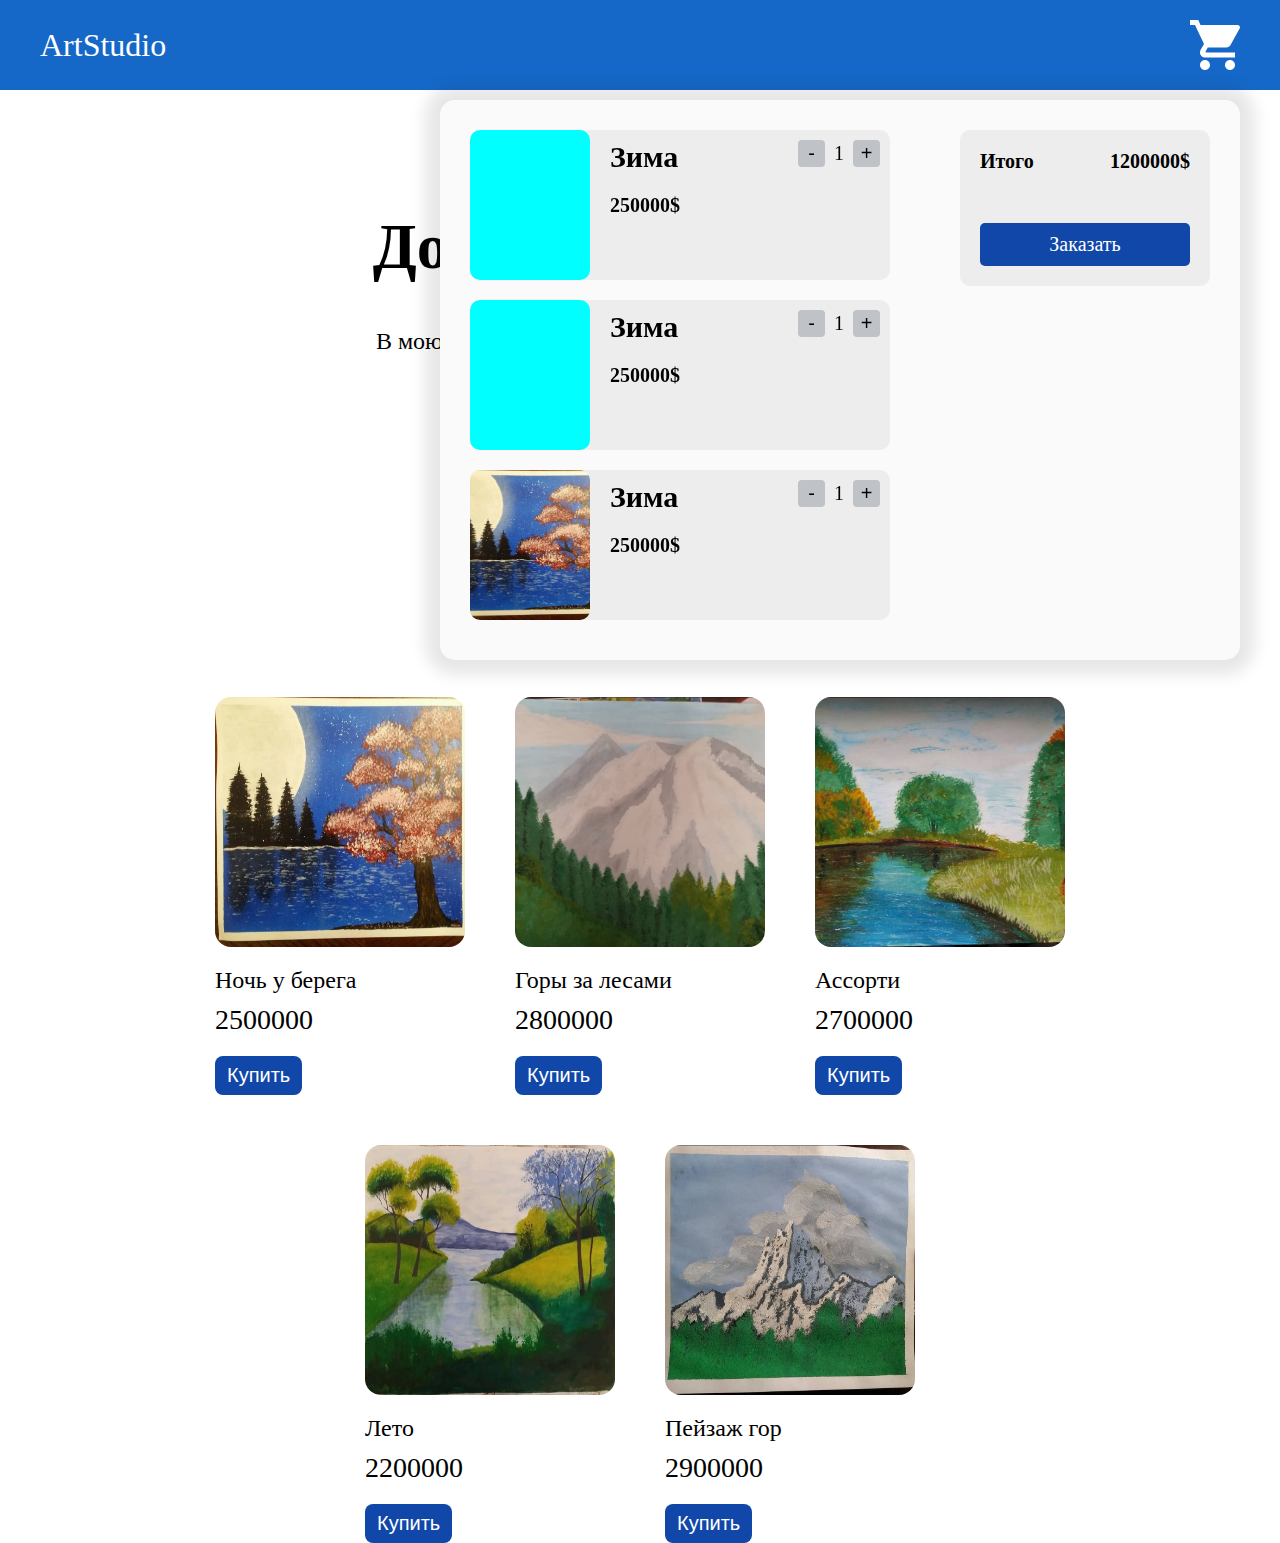
==== index.html @ ed1d03ea "Внесла правки в окно корзины" ====
<!DOCTYPE html>
<html lang="en">

<head>
  <meta charset="UTF-8" />
  <meta name="viewport" content="width=device-width, initial-scale=1.0" />
  <link rel="stylesheet" href="./style.css" />
  <title>ArtSpectre</title>
</head>

<body>
<header>
      <!-- Шапка -->
      <div class="headerInner">
        <span class="logo">ArtStudio</span>
        <img src="./assets/cart-icon.svg" alt="" class="cartIcon"/>
        <div class="cartModal">
          <div class="cartModalLeftBlock">
    
            <div class="cartModalProduct">
              <div class="cartModalProductImg"></div>
              <div class="cartModalProductInfo">
                <span class="cartModalProductName">Зима</span>
                <span class="cartModalProductPrice">250000$</span>
              </div>
              <div class="cartModalCounter">
                <button class="cartModalCounterDec">-</button>
                <span class="cartModalProductCount">1</span>
                <button class="cartModalCounterInc">+</button>
              </div>
            </div>
    
            <div class="cartModalProduct">
              <div class="cartModalProductImg"></div>
              <div class="cartModalProductInfo">
                <span class="cartModalProductName">Зима</span>
                <span class="cartModalProductPrice">250000$</span>
              </div>
              <div class="cartModalCounter">
                <button class="cartModalCounterDec">-</button>
                <span class="cartModalProductCount">1</span>
                <button class="cartModalCounterInc">+</button>
              </div>
            </div>
    
            
            <div class="cartModalProduct">
              <div class="cartModalProductImg">
                <img src="./assets/photo_2024-06-01_09-45-15.jpg" alt="">
              </div>
              <div class="cartModalProductInfo">
                <span class="cartModalProductName">Зима</span>
                <span class="cartModalProductPrice">250000$</span>
              </div>
              <div class="cartModalCounter">
                <button class="cartModalCounterDec">-</button>
                <span class="cartModalProductCount">1</span>
                <button class="cartModalCounterInc">+</button>
              </div>
            </div>
    
            
            <div class="cartModalProduct">
              <div class="cartModalProductImg"></div>
              <div class="cartModalProductInfo">
                <span class="cartModalProductName">Зима</span>
                <span class="cartModalProductPrice">250000$</span>
              </div>
              <div class="cartModalCounter">
                <button class="cartModalCounterDec">-</button>
                <span class="cartModalProductCount">1</span>
                <button class="cartModalCounterInc">+</button>
              </div>
            </div>
    
            
            <div class="cartModalProduct">
              <div class="cartModalProductImg"></div>
              <div class="cartModalProductInfo">
                <span class="cartModalProductName">Зима</span>
                <span class="cartModalProductPrice">250000$</span>
              </div>
              <div class="cartModalCounter">
                <button class="cartModalCounterDec">-</button>
                <span class="cartModalProductCount">1</span>
                <button class="cartModalCounterInc">+</button>
              </div>
            </div>
    
            
            <div class="cartModalProduct">
              <div class="cartModalProductImg"></div>
              <div class="cartModalProductInfo">
                <span class="cartModalProductName">Зима</span>
                <span class="cartModalProductPrice">250000$</span>
              </div>
              <div class="cartModalCounter">
                <button class="cartModalCounterDec">-</button>
                <span class="cartModalProductCount">1</span>
                <button class="cartModalCounterInc">+</button>
              </div>
            </div>
    
            
            <div class="cartModalProduct">
              <div class="cartModalProductImg"></div>
              <div class="cartModalProductInfo">
                <span class="cartModalProductName">Зима</span>
                <span class="cartModalProductPrice">250000$</span>
              </div>
              <div class="cartModalCounter">
                <button class="cartModalCounterDec">-</button>
                <span class="cartModalProductCount">1</span>
                <button class="cartModalCounterInc">+</button>
              </div>
            </div>
    
            
            <div class="cartModalProduct">
              <div class="cartModalProductImg"></div>
              <div class="cartModalProductInfo">
                <span class="cartModalProductName">Зима</span>
                <span class="cartModalProductPrice">250000$</span>
              </div>
              <div class="cartModalCounter">
                <button class="cartModalCounterDec">-</button>
                <span class="cartModalProductCount">1</span>
                <button class="cartModalCounterInc">+</button>
              </div>
            </div>
            
    
          </div>
    
          <div class="cartModalOrder">
            <div class="cartModalTotal">
              <span>Итого</span>
              <span class="cartModalOrderSum">1200000$</span>
            </div>
            <div class="cartModalOrderBtn">Заказать</div>
          </div>
        </div>
      </div>
    </header>
  
  <main>
 


    <div class="introblock">
      <h1 class="introtitle">Добро пожаловать</h1>
      <p class="introsub">В мою маленькую студию, где я создаю настроение</p>
      <button class="introbtn">Смотреть</button>
    </div>

    <!-- Главная -->
    <div class="productCardsWrapper">

    </div>

  </main>

  <footer>
    <!-- Подвал -->
  </footer>

  <script src="./script.js"></script>
</body>

</html>
---- style.css ----
* {
    box-sizing: border-box;
}

body{
    margin: 0;;
}

header {
    background: #1668c8;
    padding: 20px;
    position: sticky;
    top: 0;
    z-index: 2;
}

.headerInner {
    display: flex;
    justify-content: space-between;
    align-items: center;
    max-width: 1200px;
    margin: 0 auto;
    position: relative;
}

.cartIcon{
    cursor: pointer;
}


.logo {
  font-size: 32px;
  color: #fff;
}

.introblock {
    display: flex;
    flex-direction: column;
    align-items: center;
    margin: 100px 0;
}

.introtitle {
    font-size: 64px;
    margin: 20px 0;
}


.introsub {
    font-size: 24px;
}

.introbtn {
    font-size: 24px;
    padding: 20px 60px;
    background-color: #4577D4;
    color: white;
    border: none;
    border-radius: 6px;
    margin-top: 150px;
    cursor: pointer;
}

.introbtn:hover {
    background-color: #3862b0;
}

.productCard{
    max-width: 250px;
}

.productImg {
    width: 100%;
    height: 250px; 
    background-color: rgb(85, 85, 85);
    border-radius: 16px;
    overflow: hidden;
}

.productImg img{
    width: 100%;
    height: 100%;
}

.productInfo{
    display: flex;
    flex-direction: column;
    align-items: start;
}

.productName {
    margin-top: 20px;
    font-size: 24px;
}

.productPrice {
    font-size: 28px;
    margin-top: 10px;
}

.buyBtn {
    padding: 8px 12px;
    font-size: 20px;
    margin-top: 20px;
    background: #1047A9;
    color: #fff;
    border: 0;
    border-radius: 8px;
    cursor: pointer;
}

.productCardsWrapper{
    max-width: 1100px;
    flex-wrap: wrap;
    display: flex;
    gap: 50px;
    margin: 0 auto;
    justify-content: center;
}

/* ================== Корзина */

.cartModal {
    background-color: #fafafa;
    position: absolute;
    right: 0;
   
    top: 80px;
    max-width: 800px;
    width: 100%;
    padding: 30px;
    display: flex;
    justify-content: space-between;
    align-items: start;
    border-radius: 15px;
    box-shadow: 0 0 15px 15px rgba(33, 33, 33, 0.111);
}

.hide{
    display: none;
}

.cartModalProductImg {
    width: 120px;
    height: 150px;
    background-color: aqua;
    border-radius: 10px;
    overflow: hidden;
}

.cartModalProductImg img{
    width: 100%;
    height: 100%;
    object-fit: cover;
}

.cartModalProductName {
    font-size: 30px;
    font-weight: 600;
    word-break: break-all;
    max-width: 150px;
}

.cartModalProductPrice {
    font-size: 20px;
    font-weight: 600;
    margin-top: 20px;
}

.cartModalProductInfo {
    display: flex;
    flex-direction: column;
    margin: 10px 0 0 20px;
}

.cartModalProduct {
    display: flex;
    width: 100%;
    background-color: #ededed;
    border-radius: 10px;
}

.cartModalProduct:not(:last-of-type){
    margin-bottom: 20px;
}

.cartModalLeftBlock {
    max-width: 420px;
    width: 100%;
    max-height: 500px;
    overflow-y: scroll;
}

.cartModalCounter {
    margin: 10px 10px 0 auto;
}

.cartModalProductCount{
    font-size: 20px;
    margin: 0 5px;
}

.cartModalCounterDec,
.cartModalCounterInc {
    background-color: #bfc2c7;
    border-radius: 4px;
    border: 0;
    width: 27px;
    height: 27px;
    cursor: pointer;
    font-size: 20px;

}

.cartModalCounterDec:hover,
.cartModalCounterInc:hover {
    background-color: #9e9e9e;
}

.cartModalOrder{
    display: flex;
    flex-direction: column;
    /* border: 1px solid black;
     */
     background-color: #ededed;
    width: 100%;
    max-width: 250px;
    border-radius: 10px;
    padding: 20px;
    box-sizing: border-box;
}
.cartModalTotal{
    font-size: 20px;
    font-weight: 600;
    /* margin-top: 20px; */
    display: flex;
    justify-content: space-between;
}

.cartModalOrderSum{

}

.cartModalOrderBtn{
    background-color: #1047A9;
    text-align: center;
    margin-top: 50px;
    padding: 10px;
    font-size: 20px;
    color: #fff;
    border-radius: 5px;
    cursor: pointer;
    transition: .2s background-color;
}
.cartModalOrderBtn:hover{
    background-color: #032c72;
}

.hide{
  display: none;
}
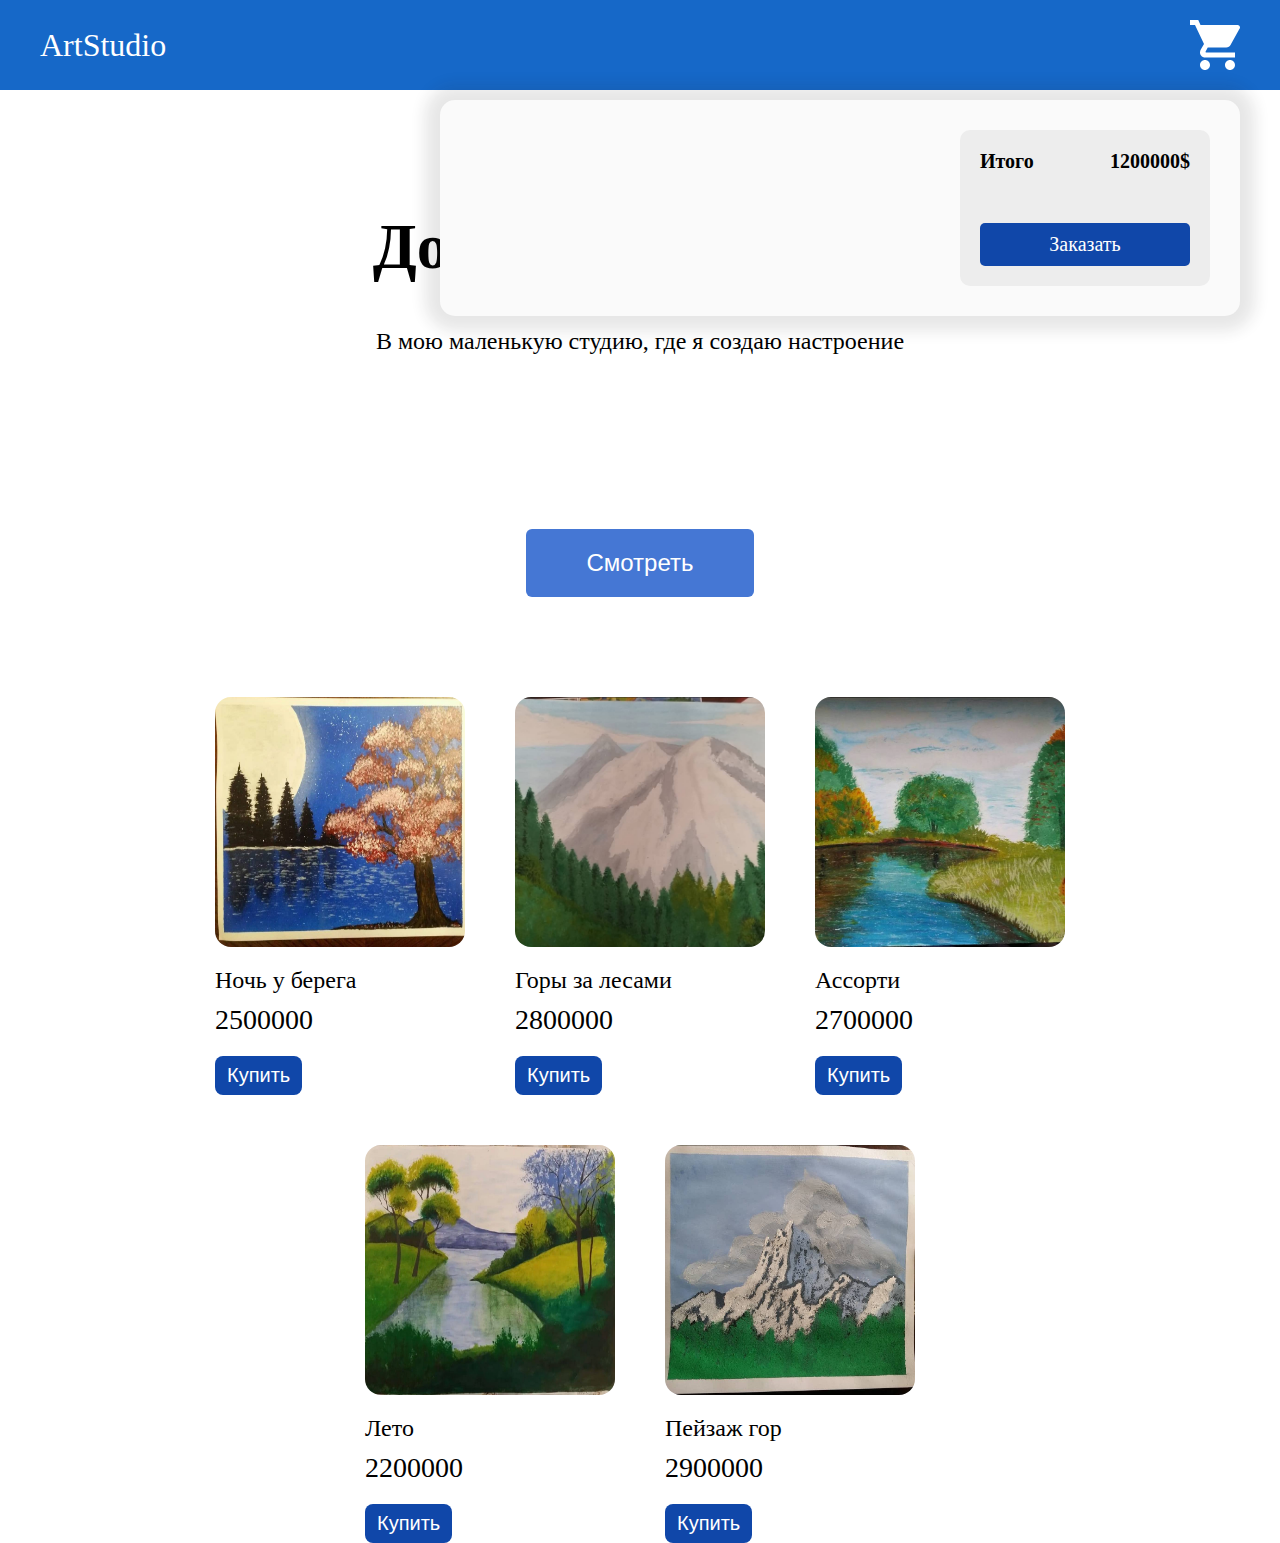
==== commit e9a1fab9: "Merge branch 'main' into renderCart" ====
--- a/index.html
+++ b/index.html
@@ -14,123 +14,9 @@
       <div class="headerInner">
         <span class="logo">ArtStudio</span>
         <img src="./assets/cart-icon.svg" alt="" class="cartIcon"/>
+        
         <div class="cartModal">
-          <div class="cartModalLeftBlock">
-    
-            <div class="cartModalProduct">
-              <div class="cartModalProductImg"></div>
-              <div class="cartModalProductInfo">
-                <span class="cartModalProductName">Зима</span>
-                <span class="cartModalProductPrice">250000$</span>
-              </div>
-              <div class="cartModalCounter">
-                <button class="cartModalCounterDec">-</button>
-                <span class="cartModalProductCount">1</span>
-                <button class="cartModalCounterInc">+</button>
-              </div>
-            </div>
-    
-            <div class="cartModalProduct">
-              <div class="cartModalProductImg"></div>
-              <div class="cartModalProductInfo">
-                <span class="cartModalProductName">Зима</span>
-                <span class="cartModalProductPrice">250000$</span>
-              </div>
-              <div class="cartModalCounter">
-                <button class="cartModalCounterDec">-</button>
-                <span class="cartModalProductCount">1</span>
-                <button class="cartModalCounterInc">+</button>
-              </div>
-            </div>
-    
-            
-            <div class="cartModalProduct">
-              <div class="cartModalProductImg">
-                <img src="./assets/photo_2024-06-01_09-45-15.jpg" alt="">
-              </div>
-              <div class="cartModalProductInfo">
-                <span class="cartModalProductName">Зима</span>
-                <span class="cartModalProductPrice">250000$</span>
-              </div>
-              <div class="cartModalCounter">
-                <button class="cartModalCounterDec">-</button>
-                <span class="cartModalProductCount">1</span>
-                <button class="cartModalCounterInc">+</button>
-              </div>
-            </div>
-    
-            
-            <div class="cartModalProduct">
-              <div class="cartModalProductImg"></div>
-              <div class="cartModalProductInfo">
-                <span class="cartModalProductName">Зима</span>
-                <span class="cartModalProductPrice">250000$</span>
-              </div>
-              <div class="cartModalCounter">
-                <button class="cartModalCounterDec">-</button>
-                <span class="cartModalProductCount">1</span>
-                <button class="cartModalCounterInc">+</button>
-              </div>
-            </div>
-    
-            
-            <div class="cartModalProduct">
-              <div class="cartModalProductImg"></div>
-              <div class="cartModalProductInfo">
-                <span class="cartModalProductName">Зима</span>
-                <span class="cartModalProductPrice">250000$</span>
-              </div>
-              <div class="cartModalCounter">
-                <button class="cartModalCounterDec">-</button>
-                <span class="cartModalProductCount">1</span>
-                <button class="cartModalCounterInc">+</button>
-              </div>
-            </div>
-    
-            
-            <div class="cartModalProduct">
-              <div class="cartModalProductImg"></div>
-              <div class="cartModalProductInfo">
-                <span class="cartModalProductName">Зима</span>
-                <span class="cartModalProductPrice">250000$</span>
-              </div>
-              <div class="cartModalCounter">
-                <button class="cartModalCounterDec">-</button>
-                <span class="cartModalProductCount">1</span>
-                <button class="cartModalCounterInc">+</button>
-              </div>
-            </div>
-    
-            
-            <div class="cartModalProduct">
-              <div class="cartModalProductImg"></div>
-              <div class="cartModalProductInfo">
-                <span class="cartModalProductName">Зима</span>
-                <span class="cartModalProductPrice">250000$</span>
-              </div>
-              <div class="cartModalCounter">
-                <button class="cartModalCounterDec">-</button>
-                <span class="cartModalProductCount">1</span>
-                <button class="cartModalCounterInc">+</button>
-              </div>
-            </div>
-    
-            
-            <div class="cartModalProduct">
-              <div class="cartModalProductImg"></div>
-              <div class="cartModalProductInfo">
-                <span class="cartModalProductName">Зима</span>
-                <span class="cartModalProductPrice">250000$</span>
-              </div>
-              <div class="cartModalCounter">
-                <button class="cartModalCounterDec">-</button>
-                <span class="cartModalProductCount">1</span>
-                <button class="cartModalCounterInc">+</button>
-              </div>
-            </div>
-            
-    
-          </div>
+          <div class="cartModalLeftBlock"></div>
     
           <div class="cartModalOrder">
             <div class="cartModalTotal">
@@ -140,13 +26,11 @@
             <div class="cartModalOrderBtn">Заказать</div>
           </div>
         </div>
+        
       </div>
     </header>
   
   <main>
- 
-
-
     <div class="introblock">
       <h1 class="introtitle">Добро пожаловать</h1>
       <p class="introsub">В мою маленькую студию, где я создаю настроение</p>
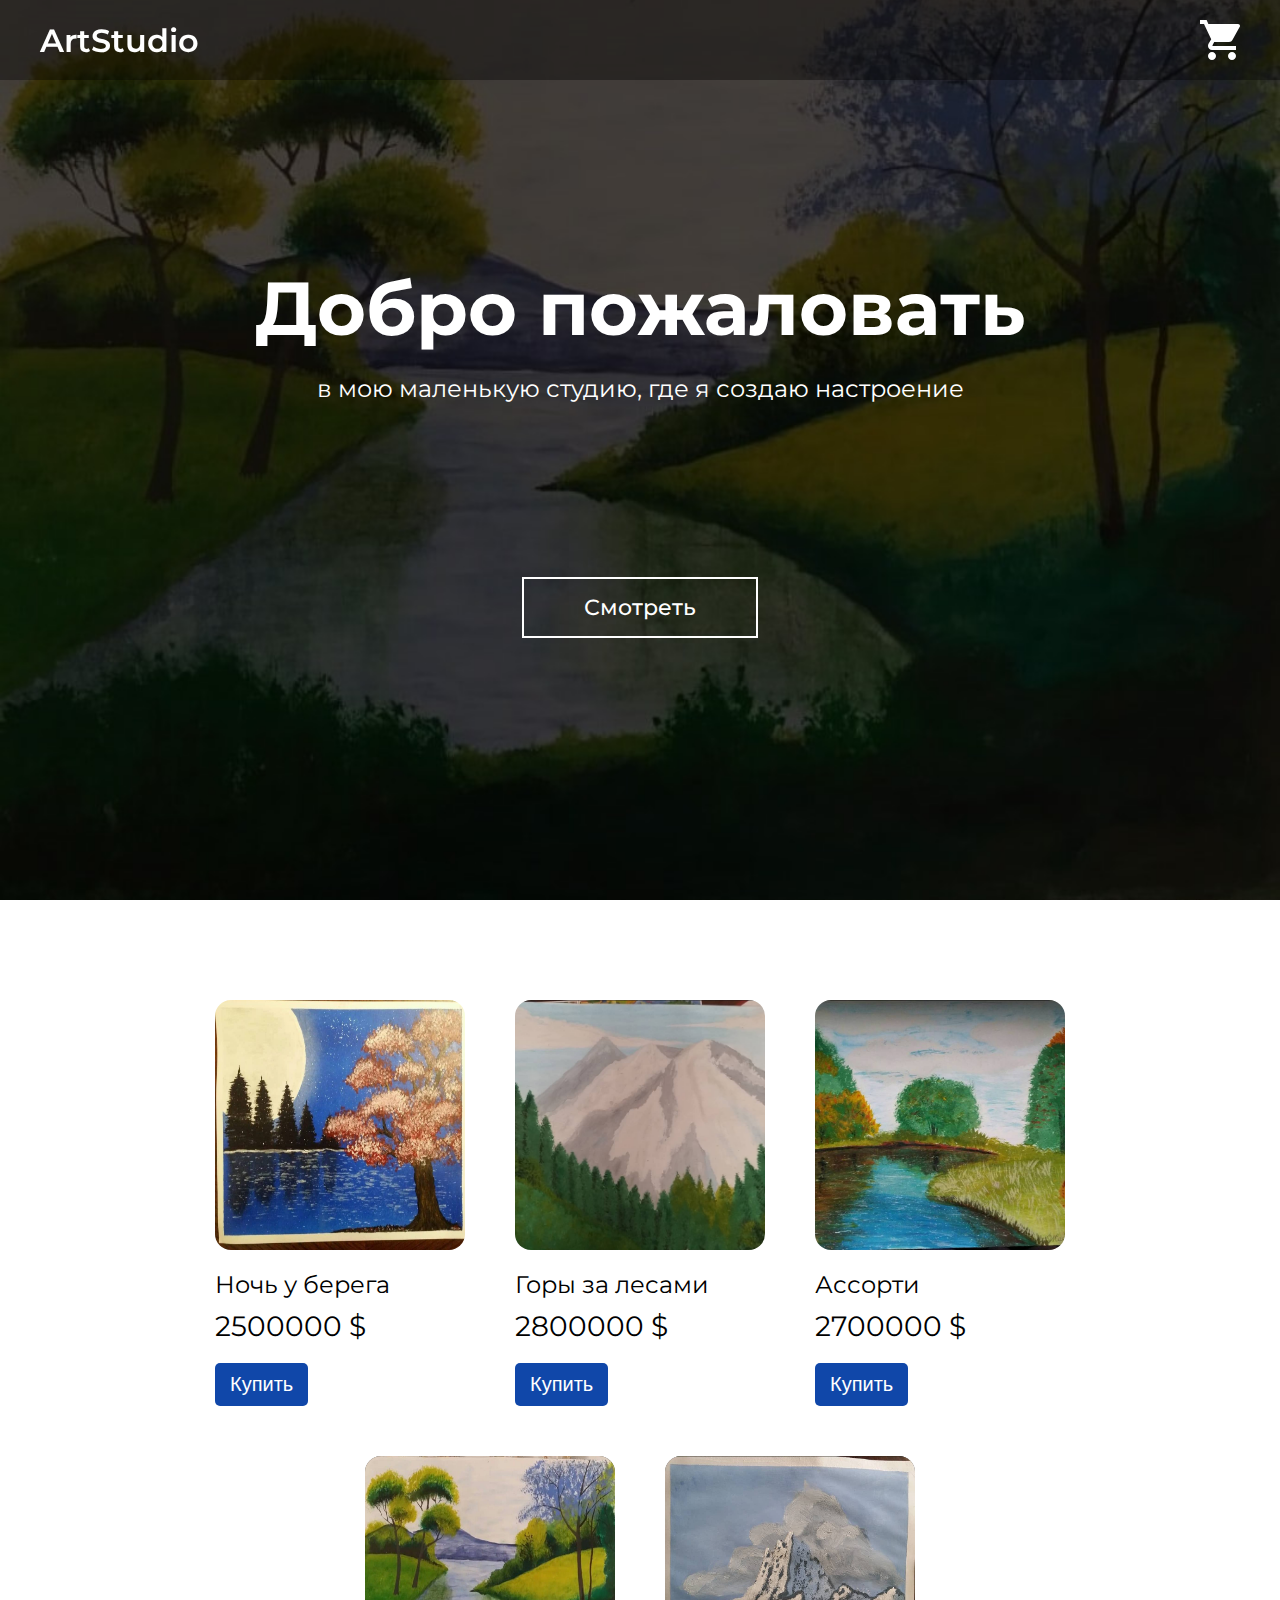
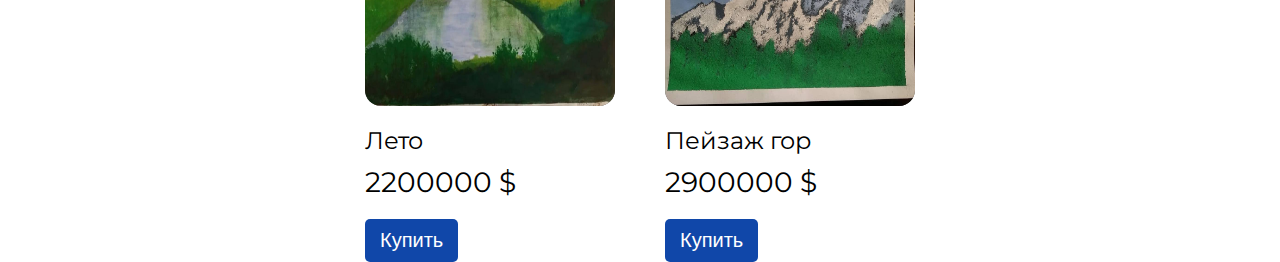
==== commit 3f3c41fd: "внес правки в introBlock, написал функцию прокрутки страницы по нажатию кнопка в introBlock" ====
--- a/index.html
+++ b/index.html
@@ -1,54 +1,48 @@
 <!DOCTYPE html>
 <html lang="en">
+  <head>
+    <meta charset="UTF-8" />
+    <meta name="viewport" content="width=device-width, initial-scale=1.0" />
+    <link rel="stylesheet" href="./style.css" />
+    <title>ArtSpectre</title>
+  </head>
 
-<head>
-  <meta charset="UTF-8" />
-  <meta name="viewport" content="width=device-width, initial-scale=1.0" />
-  <link rel="stylesheet" href="./style.css" />
-  <title>ArtSpectre</title>
-</head>
-
-<body>
-<header>
+  <body>
+    <header>
       <!-- Шапка -->
       <div class="headerInner">
         <span class="logo">ArtStudio</span>
-        <img src="./assets/cart-icon.svg" alt="" class="cartIcon"/>
-        
-        <div class="cartModal">
+        <img src="./assets/cart-icon.svg" alt="" class="cartIcon" />
+
+        <div class="cartModal hide">
           <div class="cartModalLeftBlock"></div>
-    
+
           <div class="cartModalOrder">
             <div class="cartModalTotal">
-              <span>Итого</span>
+              <span>Итого:</span>
               <span class="cartModalOrderSum">1200000$</span>
             </div>
             <div class="cartModalOrderBtn">Заказать</div>
           </div>
         </div>
-        
       </div>
     </header>
-  
-  <main>
-    <div class="introblock">
-      <h1 class="introtitle">Добро пожаловать</h1>
-      <p class="introsub">В мою маленькую студию, где я создаю настроение</p>
-      <button class="introbtn">Смотреть</button>
-    </div>
 
-    <!-- Главная -->
-    <div class="productCardsWrapper">
+    <main>
+      <div class="introblock">
+        <h1 class="introtitle">Добро пожаловать</h1>
+        <p class="introsub">в мою маленькую студию, где я создаю настроение</p>
+        <button class="introbtn">Смотреть</button>
+      </div>
+      
+      <!-- Главная -->
+      <div class="productCardsWrapper"></div>
+    </main>
 
-    </div>
+    <footer>
+      <!-- Подвал -->
+    </footer>
 
-  </main>
-
-  <footer>
-    <!-- Подвал -->
-  </footer>
-
-  <script src="./script.js"></script>
-</body>
-
-</html>+    <script src="./script.js"></script>
+  </body>
+</html>
--- a/style.css
+++ b/style.css
@@ -1,17 +1,21 @@
+@import url('https://fonts.googleapis.com/css2?family=Montserrat:ital,wght@0,100..900;1,100..900&display=swap');
+
 * {
     box-sizing: border-box;
 }
 
 body{
-    margin: 0;;
+    margin: 0;
+    font-family: "Montserrat", sans-serif;
 }
 
 header {
-    background: #1668c8;
     padding: 20px;
-    position: sticky;
+    position: fixed;
     top: 0;
+    width: 100%;
     z-index: 2;
+    background-color: #0000005d;
 }
 
 .headerInner {
@@ -25,45 +29,59 @@
 
 .cartIcon{
     cursor: pointer;
+    width: 40px;
 }
 
 
 .logo {
   font-size: 32px;
   color: #fff;
+  font-weight: 600;
 }
 
 .introblock {
     display: flex;
     flex-direction: column;
     align-items: center;
-    margin: 100px 0;
+    justify-content: center;
+    height: 100vh;
+    color: #fff;
+    /* margin: 100px 0; */
+    background: url(./assets/intro-bg.jpg) no-repeat center;
+    background-size: cover;
 }
 
 .introtitle {
-    font-size: 64px;
-    margin: 20px 0;
+    font-size: 75px;
+    margin: 0;
 }
 
 
 .introsub {
     font-size: 24px;
+    margin-top: 20px;
 }
 
 .introbtn {
-    font-size: 24px;
-    padding: 20px 60px;
-    background-color: #4577D4;
+    font-size: 22px;
+    padding: 15px 60px;
+    /* background-color: #4577D4; */
     color: white;
     border: none;
-    border-radius: 6px;
+    /* border-radius: 6px; */
     margin-top: 150px;
     cursor: pointer;
+    font-family: inherit;
+    font-weight: 500;
+    background-color: transparent;
+    border: 2px solid #fff;
+    transition: .2s background-color, .2s color;
 }
 
 .introbtn:hover {
-    background-color: #3862b0;
-}
+    background-color: #fff;
+    color: #000;
+}   
 
 .productCard{
     max-width: 250px;
@@ -99,13 +117,13 @@
 }
 
 .buyBtn {
-    padding: 8px 12px;
+    padding: 10px 15px;
     font-size: 20px;
     margin-top: 20px;
     background: #1047A9;
     color: #fff;
     border: 0;
-    border-radius: 8px;
+    border-radius: 5px;
     cursor: pointer;
 }
 
@@ -114,7 +132,7 @@
     flex-wrap: wrap;
     display: flex;
     gap: 50px;
-    margin: 0 auto;
+    margin: 100px auto 0;
     justify-content: center;
 }
 
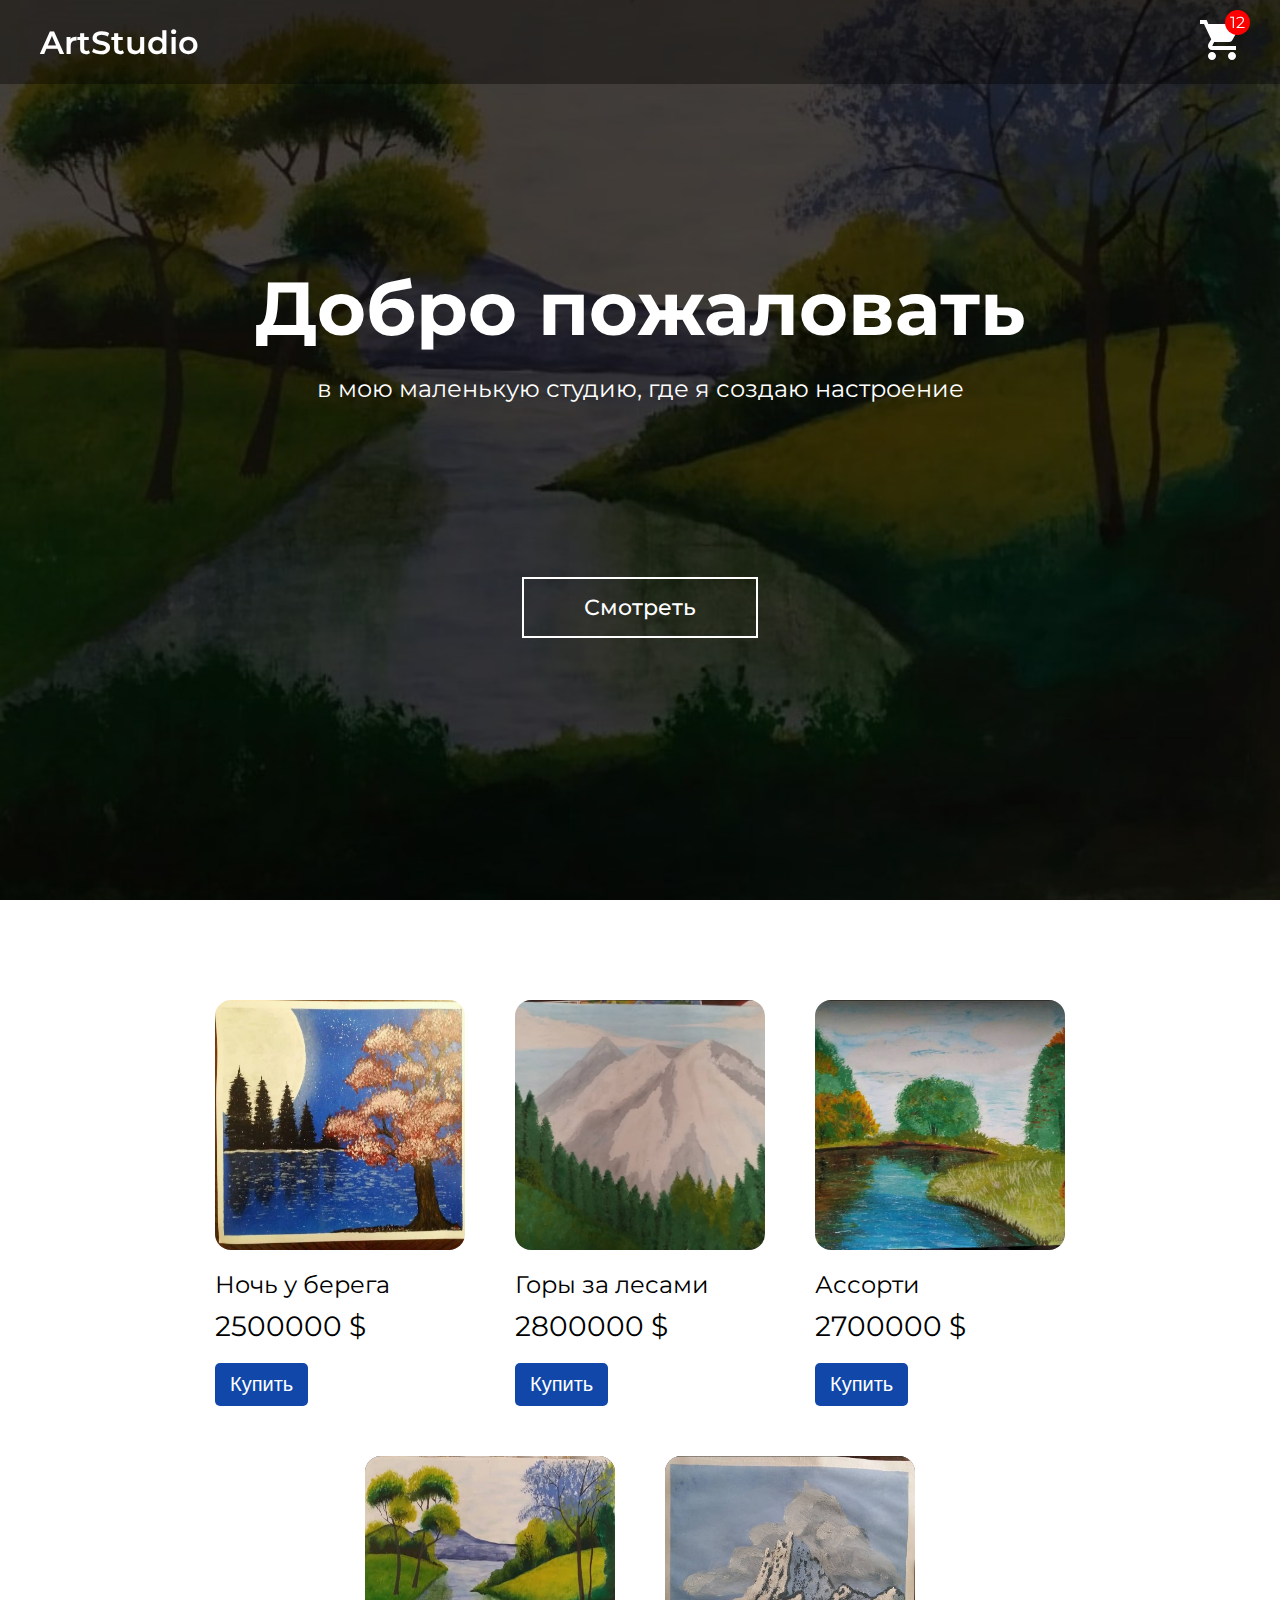
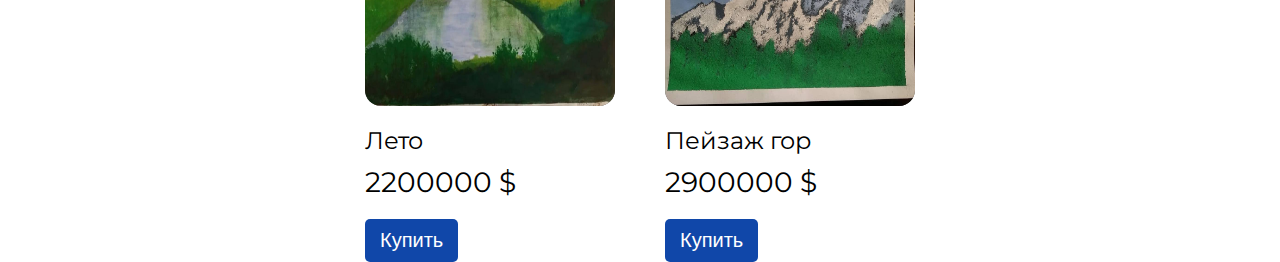
==== commit 4dbef143: "сделала счетчик корзины" ====
--- a/index.html
+++ b/index.html
@@ -1,48 +1,52 @@
 <!DOCTYPE html>
 <html lang="en">
-  <head>
-    <meta charset="UTF-8" />
-    <meta name="viewport" content="width=device-width, initial-scale=1.0" />
-    <link rel="stylesheet" href="./style.css" />
-    <title>ArtSpectre</title>
-  </head>
 
-  <body>
-    <header>
-      <!-- Шапка -->
-      <div class="headerInner">
-        <span class="logo">ArtStudio</span>
+<head>
+  <meta charset="UTF-8" />
+  <meta name="viewport" content="width=device-width, initial-scale=1.0" />
+  <link rel="stylesheet" href="./style.css" />
+  <title>ArtSpectre</title>
+</head>
+
+<body>
+  <header>
+    <!-- Шапка -->
+    <div class="headerInner">
+      <span class="logo">ArtStudio</span>
+      <div class="cartIconWrapper">
         <img src="./assets/cart-icon.svg" alt="" class="cartIcon" />
+        <span class="cartIconCount">12</span>
+      </div>
+      <div class="cartModal hide">
+        <div class="cartModalLeftBlock"></div>
 
-        <div class="cartModal hide">
-          <div class="cartModalLeftBlock"></div>
-
-          <div class="cartModalOrder">
-            <div class="cartModalTotal">
-              <span>Итого:</span>
-              <span class="cartModalOrderSum">1200000$</span>
-            </div>
-            <div class="cartModalOrderBtn">Заказать</div>
+        <div class="cartModalOrder">
+          <div class="cartModalTotal">
+            <span>Итого:</span>
+            <span class="cartModalOrderSum">1200000$</span>
           </div>
+          <div class="cartModalOrderBtn">Заказать</div>
         </div>
       </div>
-    </header>
+    </div>
+  </header>
 
-    <main>
-      <div class="introblock">
-        <h1 class="introtitle">Добро пожаловать</h1>
-        <p class="introsub">в мою маленькую студию, где я создаю настроение</p>
-        <button class="introbtn">Смотреть</button>
-      </div>
-      
-      <!-- Главная -->
-      <div class="productCardsWrapper"></div>
-    </main>
+  <main>
+    <div class="introblock">
+      <h1 class="introtitle">Добро пожаловать</h1>
+      <p class="introsub">в мою маленькую студию, где я создаю настроение</p>
+      <button class="introbtn">Смотреть</button>
+    </div>
 
-    <footer>
-      <!-- Подвал -->
-    </footer>
+    <!-- Главная -->
+    <div class="productCardsWrapper"></div>
+  </main>
 
-    <script src="./script.js"></script>
-  </body>
-</html>
+  <footer>
+    <!-- Подвал -->
+  </footer>
+
+  <script src="./script.js"></script>
+</body>
+
+</html>--- a/style.css
+++ b/style.css
@@ -277,3 +277,22 @@
 .hide{
   display: none;
 }
+
+.cartIconWrapper{
+    position: relative;
+}
+
+.cartIconCount{
+    display: block;
+    background-color: red;
+    color: #fff;
+    width: 25px;
+    height: 25px;
+    display: flex;
+    align-items: center;
+    justify-content: center;
+    border-radius: 50%;
+    position: absolute;
+    top: -10px;
+    right: -10px;
+}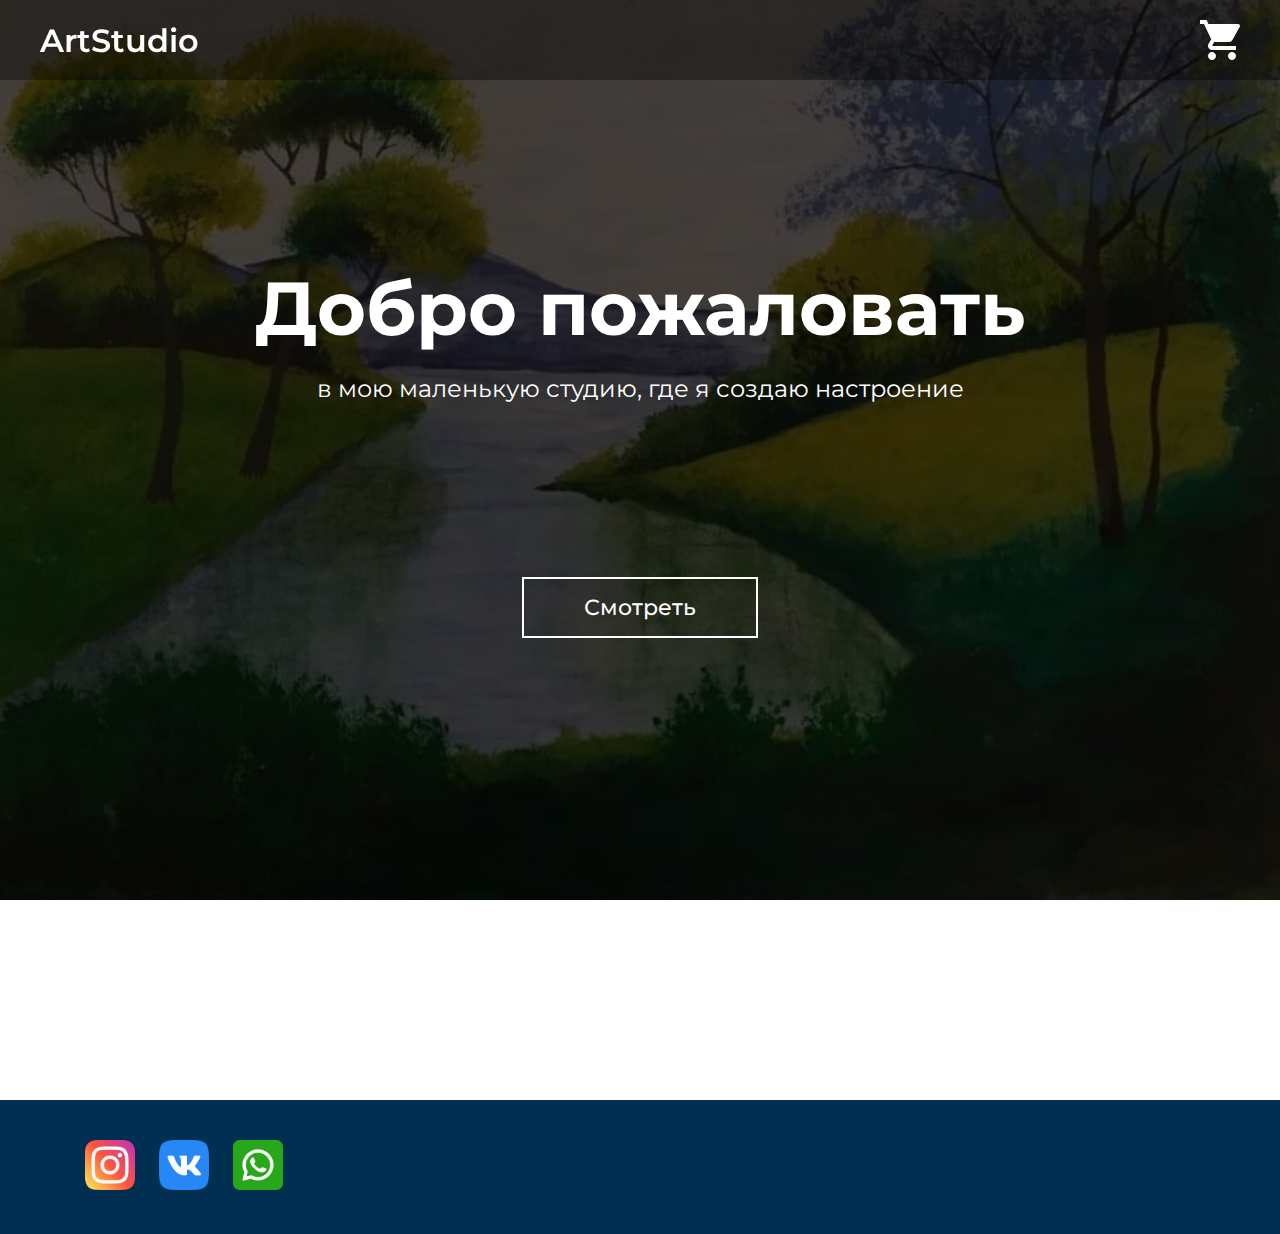
==== commit 186f9e1f: "АСХЬАБ ДОДЕЛАЛ ФУТЕР ЕЕЕЕ" ====
--- a/index.html
+++ b/index.html
@@ -13,10 +13,8 @@
     <!-- Шапка -->
     <div class="headerInner">
       <span class="logo">ArtStudio</span>
-      <div class="cartIconWrapper">
-        <img src="./assets/cart-icon.svg" alt="" class="cartIcon" />
-        <span class="cartIconCount">12</span>
-      </div>
+      <img src="./assets/cart-icon.svg" alt="" class="cartIcon" />
+
       <div class="cartModal hide">
         <div class="cartModalLeftBlock"></div>
 
@@ -43,8 +41,14 @@
   </main>
 
   <footer>
-    <!-- Подвал -->
+    <div class="footerInner">
+
+      <img class="footer-icon" src="./assets/free-icon-instagram-2111463 1.svg" alt="">
+      <img class="footer-icon" src="./assets/free-icon-vk-5968835 1.svg" alt="">
+      <img class="footer-icon" src="./assets/free-icon-whatsapp-3536445 1.svg" alt="">
+    </div>
   </footer>
+
 
   <script src="./script.js"></script>
 </body>
--- a/style.css
+++ b/style.css
@@ -4,7 +4,7 @@
     box-sizing: border-box;
 }
 
-body{
+body {
     margin: 0;
     font-family: "Montserrat", sans-serif;
 }
@@ -27,16 +27,16 @@
     position: relative;
 }
 
-.cartIcon{
+.cartIcon {
     cursor: pointer;
     width: 40px;
 }
 
 
 .logo {
-  font-size: 32px;
-  color: #fff;
-  font-weight: 600;
+    font-size: 32px;
+    color: #fff;
+    font-weight: 600;
 }
 
 .introblock {
@@ -81,26 +81,26 @@
 .introbtn:hover {
     background-color: #fff;
     color: #000;
-}   
-
-.productCard{
+}
+
+.productCard {
     max-width: 250px;
 }
 
 .productImg {
     width: 100%;
-    height: 250px; 
+    height: 250px;
     background-color: rgb(85, 85, 85);
     border-radius: 16px;
     overflow: hidden;
 }
 
-.productImg img{
+.productImg img {
     width: 100%;
     height: 100%;
 }
 
-.productInfo{
+.productInfo {
     display: flex;
     flex-direction: column;
     align-items: start;
@@ -127,7 +127,7 @@
     cursor: pointer;
 }
 
-.productCardsWrapper{
+.productCardsWrapper {
     max-width: 1100px;
     flex-wrap: wrap;
     display: flex;
@@ -142,7 +142,7 @@
     background-color: #fafafa;
     position: absolute;
     right: 0;
-   
+
     top: 80px;
     max-width: 800px;
     width: 100%;
@@ -154,7 +154,7 @@
     box-shadow: 0 0 15px 15px rgba(33, 33, 33, 0.111);
 }
 
-.hide{
+.hide {
     display: none;
 }
 
@@ -166,7 +166,7 @@
     overflow: hidden;
 }
 
-.cartModalProductImg img{
+.cartModalProductImg img {
     width: 100%;
     height: 100%;
     object-fit: cover;
@@ -198,7 +198,7 @@
     border-radius: 10px;
 }
 
-.cartModalProduct:not(:last-of-type){
+.cartModalProduct:not(:last-of-type) {
     margin-bottom: 20px;
 }
 
@@ -213,7 +213,7 @@
     margin: 10px 10px 0 auto;
 }
 
-.cartModalProductCount{
+.cartModalProductCount {
     font-size: 20px;
     margin: 0 5px;
 }
@@ -235,19 +235,20 @@
     background-color: #9e9e9e;
 }
 
-.cartModalOrder{
+.cartModalOrder {
     display: flex;
     flex-direction: column;
     /* border: 1px solid black;
      */
-     background-color: #ededed;
+    background-color: #ededed;
     width: 100%;
     max-width: 250px;
     border-radius: 10px;
     padding: 20px;
     box-sizing: border-box;
 }
-.cartModalTotal{
+
+.cartModalTotal {
     font-size: 20px;
     font-weight: 600;
     /* margin-top: 20px; */
@@ -255,11 +256,9 @@
     justify-content: space-between;
 }
 
-.cartModalOrderSum{
-
-}
-
-.cartModalOrderBtn{
+.cartModalOrderSum {}
+
+.cartModalOrderBtn {
     background-color: #1047A9;
     text-align: center;
     margin-top: 50px;
@@ -270,29 +269,27 @@
     cursor: pointer;
     transition: .2s background-color;
 }
-.cartModalOrderBtn:hover{
-    background-color: #032c72;
-}
-
-.hide{
-  display: none;
-}
-
-.cartIconWrapper{
-    position: relative;
-}
-
-.cartIconCount{
-    display: block;
-    background-color: red;
-    color: #fff;
-    width: 25px;
-    height: 25px;
-    display: flex;
-    align-items: center;
-    justify-content: center;
-    border-radius: 50%;
-    position: absolute;
-    top: -10px;
-    right: -10px;
-}+
+.cartModalOrderBtn:hover {
+    background-color: #032560;
+}
+
+.hide {
+    display: none;
+}
+
+footer {
+    background-color: #002F52;
+    padding: 40px 0;
+    margin-top: 100px;
+}
+
+.footerInner {
+    max-width: 1110px;
+    margin: 0 auto;
+}
+
+.footer-icon{
+    margin-right: 20px;
+}
+
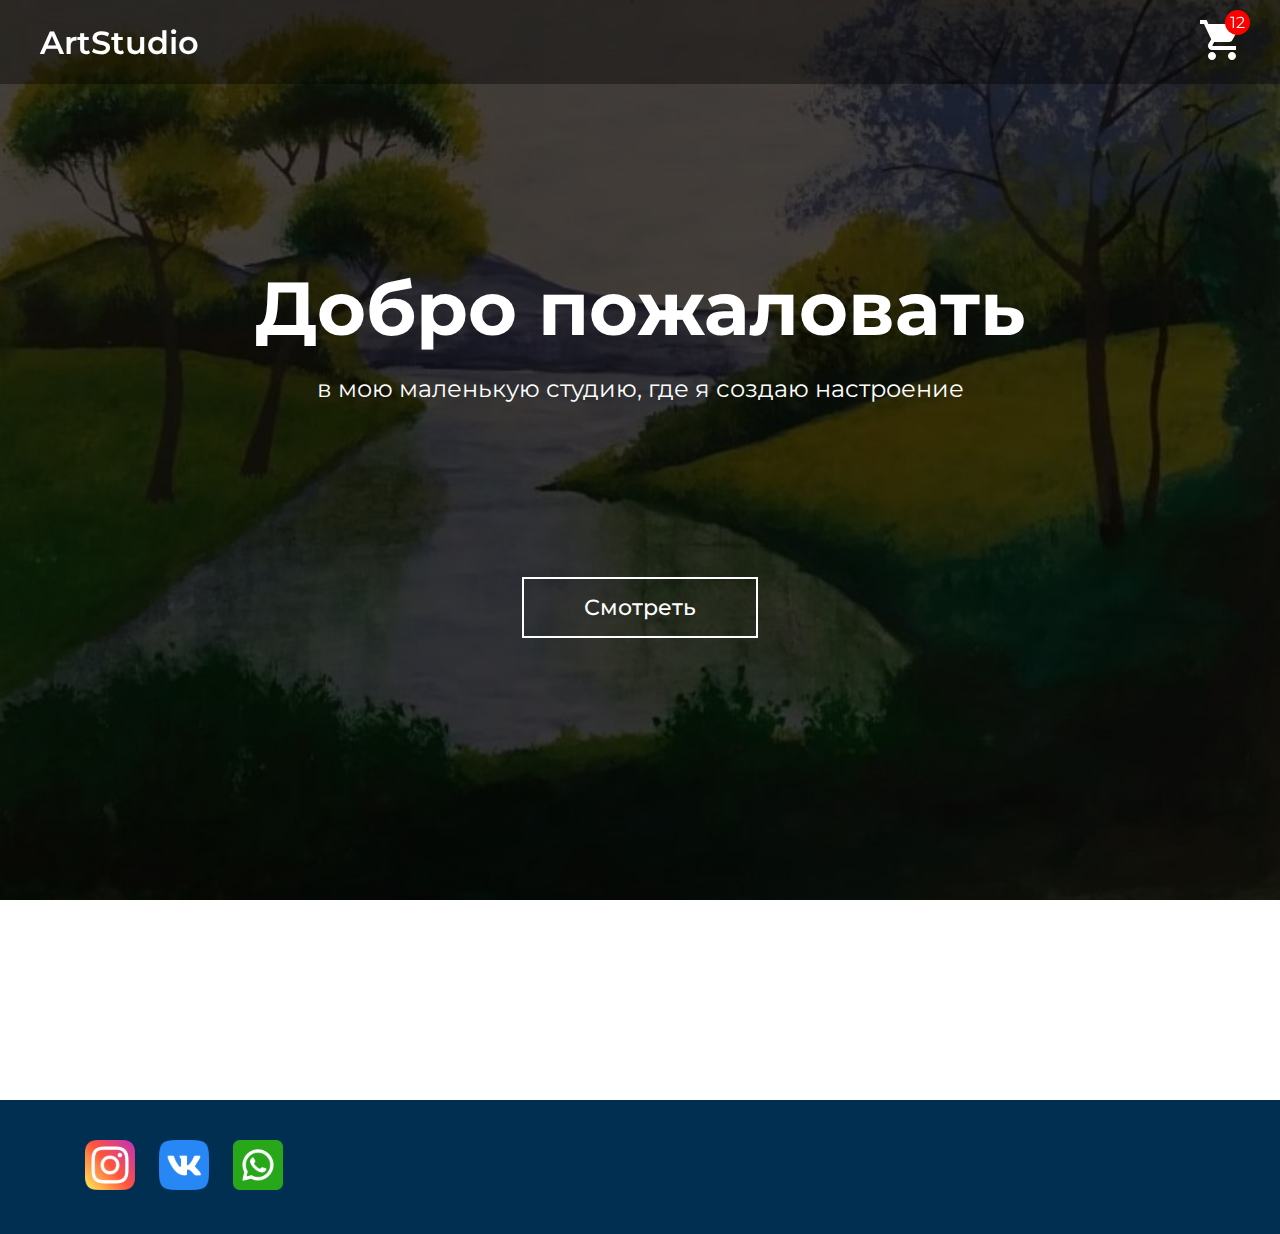
==== commit 80231717: "Merge branch 'main' into footer" ====
--- a/index.html
+++ b/index.html
@@ -13,8 +13,11 @@
     <!-- Шапка -->
     <div class="headerInner">
       <span class="logo">ArtStudio</span>
-      <img src="./assets/cart-icon.svg" alt="" class="cartIcon" />
 
+      <div class="cartIconWrapper">
+        <img src="./assets/cart-icon.svg" alt="" class="cartIcon" />
+        <span class="cartIconCount">12</span>
+      </div>
       <div class="cartModal hide">
         <div class="cartModalLeftBlock"></div>
 
@@ -49,7 +52,6 @@
     </div>
   </footer>
 
-
   <script src="./script.js"></script>
 </body>
 
--- a/style.css
+++ b/style.css
@@ -127,7 +127,12 @@
     cursor: pointer;
 }
 
-.productCardsWrapper {
+.buyBtn:disabled{
+    opacity: 0.5;
+    cursor: no-drop;
+}
+
+.productCardsWrapper{
     max-width: 1100px;
     flex-wrap: wrap;
     display: flex;
@@ -284,6 +289,7 @@
     margin-top: 100px;
 }
 
+
 .footerInner {
     max-width: 1110px;
     margin: 0 auto;
@@ -293,3 +299,23 @@
     margin-right: 20px;
 }
 
+
+.cartIconWrapper{
+    position: relative;
+}
+
+.cartIconCount{
+    display: block;
+    background-color: red;
+    color: #fff;
+    width: 25px;
+    height: 25px;
+    display: flex;
+    align-items: center;
+    justify-content: center;
+    border-radius: 50%;
+    position: absolute;
+    top: -10px;
+    right: -10px;
+}
+
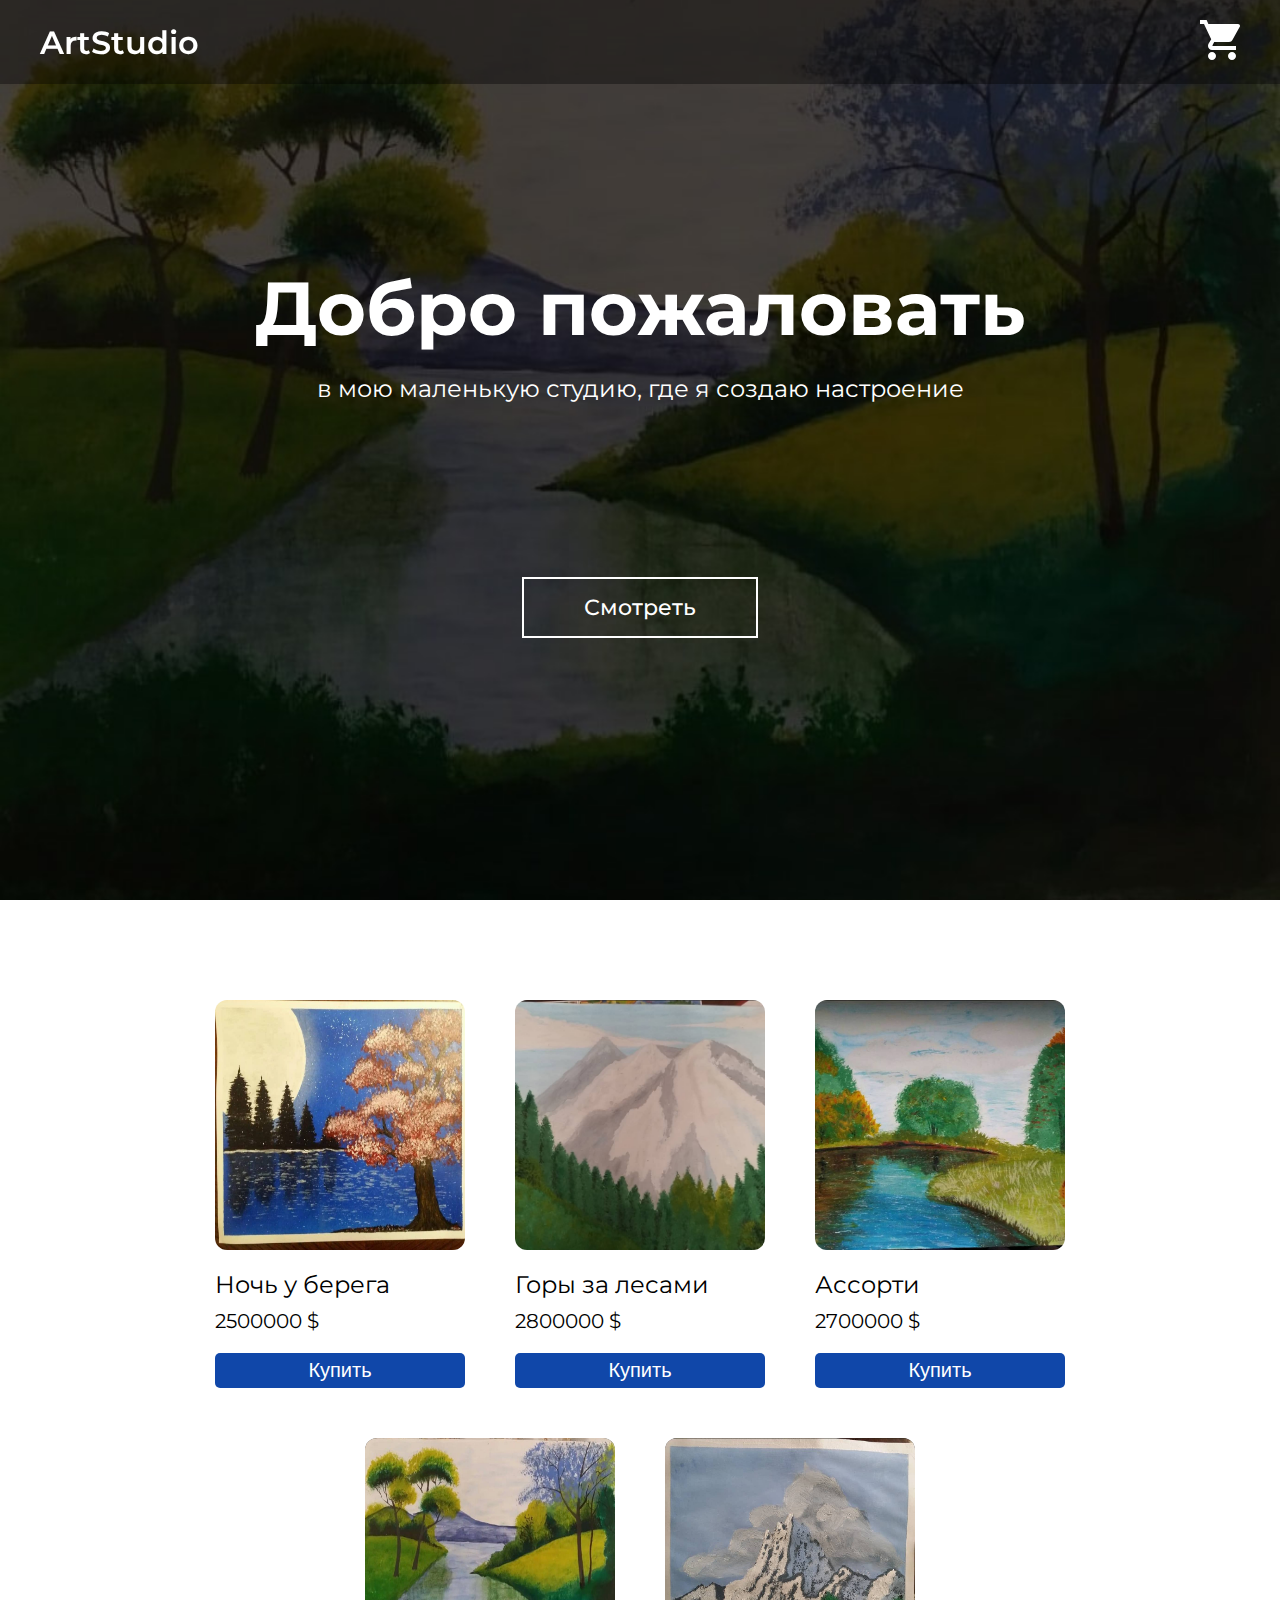
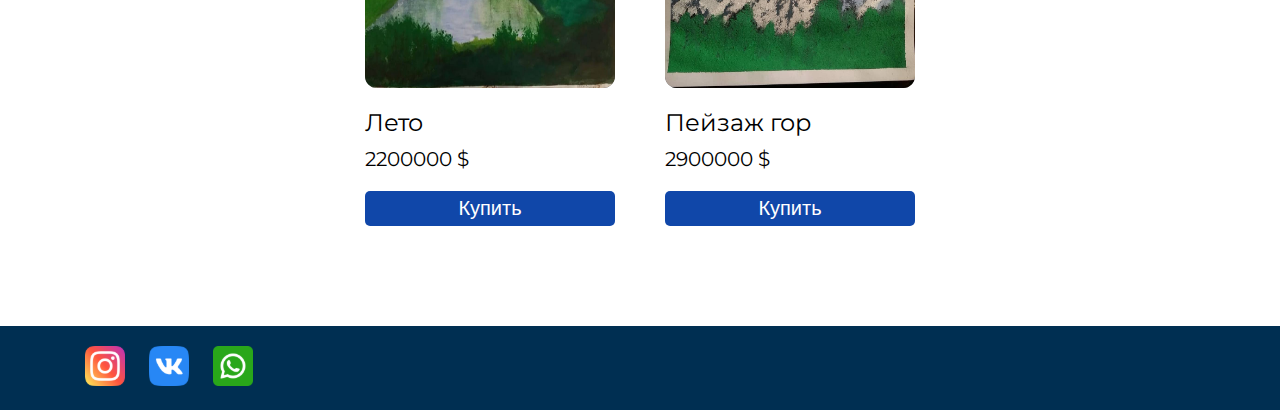
==== commit 4068ad15: "финальные штрихи: очистка корзины, ресет кнопок" ====
--- a/index.html
+++ b/index.html
@@ -1,58 +1,70 @@
 <!DOCTYPE html>
 <html lang="en">
+  <head>
+    <meta charset="UTF-8" />
+    <meta name="viewport" content="width=device-width, initial-scale=1.0" />
+    <link rel="stylesheet" href="./style.css" />
+    <title>ArtSpectre</title>
+  </head>
 
-<head>
-  <meta charset="UTF-8" />
-  <meta name="viewport" content="width=device-width, initial-scale=1.0" />
-  <link rel="stylesheet" href="./style.css" />
-  <title>ArtSpectre</title>
-</head>
+  <body>
+    <header>
+      <!-- Шапка -->
+      <div class="headerInner">
+        <span class="logo">ArtStudio</span>
 
-<body>
-  <header>
-    <!-- Шапка -->
-    <div class="headerInner">
-      <span class="logo">ArtStudio</span>
+        <div class="cartIconWrapper">
+          <img src="./assets/cart-icon.svg" alt="" class="cartIcon" />
+          <span class="cartIconCount">12</span>
+        </div>
+        <div class="cartModal hide">
+          <div class="emptyCartBlock">В корзине пусто, как на душе</div>
+          <div class="cartModalOrderInner">
+            <div class="cartModalLeftBlock"></div>
 
-      <div class="cartIconWrapper">
-        <img src="./assets/cart-icon.svg" alt="" class="cartIcon" />
-        <span class="cartIconCount">12</span>
-      </div>
-      <div class="cartModal hide">
-        <div class="cartModalLeftBlock"></div>
-
-        <div class="cartModalOrder">
-          <div class="cartModalTotal">
-            <span>Итого:</span>
-            <span class="cartModalOrderSum">1200000$</span>
+            <div class="cartModalOrder">
+              <div class="cartModalTotal">
+                <span>Итого:</span>
+                <span class="cartModalOrderSum">0$</span>
+              </div>
+              <div class="cartModalOrderBtn">Заказать</div>
+            </div>
           </div>
-          <div class="cartModalOrderBtn">Заказать</div>
         </div>
       </div>
-    </div>
-  </header>
+    </header>
 
-  <main>
-    <div class="introblock">
-      <h1 class="introtitle">Добро пожаловать</h1>
-      <p class="introsub">в мою маленькую студию, где я создаю настроение</p>
-      <button class="introbtn">Смотреть</button>
-    </div>
+    <main>
+      <div class="introblock">
+        <h1 class="introtitle">Добро пожаловать</h1>
+        <p class="introsub">в мою маленькую студию, где я создаю настроение</p>
+        <button class="introbtn">Смотреть</button>
+      </div>
 
-    <!-- Главная -->
-    <div class="productCardsWrapper"></div>
-  </main>
+      <!-- Главная -->
+      <div class="productCardsWrapper"></div>
+    </main>
 
-  <footer>
-    <div class="footerInner">
+    <footer>
+      <div class="footerInner">
+        <img
+          class="footer-icon"
+          src="./assets/free-icon-instagram-2111463 1.svg"
+          alt=""
+        />
+        <img
+          class="footer-icon"
+          src="./assets/free-icon-vk-5968835 1.svg"
+          alt=""
+        />
+        <img
+          class="footer-icon"
+          src="./assets/free-icon-whatsapp-3536445 1.svg"
+          alt=""
+        />
+      </div>
+    </footer>
 
-      <img class="footer-icon" src="./assets/free-icon-instagram-2111463 1.svg" alt="">
-      <img class="footer-icon" src="./assets/free-icon-vk-5968835 1.svg" alt="">
-      <img class="footer-icon" src="./assets/free-icon-whatsapp-3536445 1.svg" alt="">
-    </div>
-  </footer>
-
-  <script src="./script.js"></script>
-</body>
-
-</html>+    <script src="./script.js"></script>
+  </body>
+</html>
--- a/style.css
+++ b/style.css
@@ -1,321 +1,323 @@
-@import url('https://fonts.googleapis.com/css2?family=Montserrat:ital,wght@0,100..900;1,100..900&display=swap');
+@import url("https://fonts.googleapis.com/css2?family=Montserrat:ital,wght@0,100..900;1,100..900&display=swap");
 
 * {
-    box-sizing: border-box;
+  box-sizing: border-box;
 }
 
 body {
-    margin: 0;
-    font-family: "Montserrat", sans-serif;
+  margin: 0;
+  font-family: "Montserrat", sans-serif;
 }
 
 header {
-    padding: 20px;
-    position: fixed;
-    top: 0;
-    width: 100%;
-    z-index: 2;
-    background-color: #0000005d;
+  padding: 20px;
+  position: fixed;
+  top: 0;
+  width: 100%;
+  z-index: 2;
+  background-color: #0000005d;
 }
 
 .headerInner {
-    display: flex;
-    justify-content: space-between;
-    align-items: center;
-    max-width: 1200px;
-    margin: 0 auto;
-    position: relative;
+  display: flex;
+  justify-content: space-between;
+  align-items: center;
+  max-width: 1200px;
+  margin: 0 auto;
+  position: relative;
 }
 
 .cartIcon {
-    cursor: pointer;
-    width: 40px;
-}
-
+  cursor: pointer;
+  width: 40px;
+}
 
 .logo {
-    font-size: 32px;
-    color: #fff;
-    font-weight: 600;
+  font-size: 32px;
+  color: #fff;
+  font-weight: 600;
 }
 
 .introblock {
-    display: flex;
-    flex-direction: column;
-    align-items: center;
-    justify-content: center;
-    height: 100vh;
-    color: #fff;
-    /* margin: 100px 0; */
-    background: url(./assets/intro-bg.jpg) no-repeat center;
-    background-size: cover;
+  display: flex;
+  flex-direction: column;
+  align-items: center;
+  justify-content: center;
+  height: 100vh;
+  color: #fff;
+  /* margin: 100px 0; */
+  background: url(./assets/intro-bg.jpg) no-repeat center;
+  background-size: cover;
 }
 
 .introtitle {
-    font-size: 75px;
-    margin: 0;
-}
-
+  font-size: 75px;
+  margin: 0;
+}
 
 .introsub {
-    font-size: 24px;
-    margin-top: 20px;
+  font-size: 24px;
+  margin-top: 20px;
 }
 
 .introbtn {
-    font-size: 22px;
-    padding: 15px 60px;
-    /* background-color: #4577D4; */
-    color: white;
-    border: none;
-    /* border-radius: 6px; */
-    margin-top: 150px;
-    cursor: pointer;
-    font-family: inherit;
-    font-weight: 500;
-    background-color: transparent;
-    border: 2px solid #fff;
-    transition: .2s background-color, .2s color;
+  font-size: 22px;
+  padding: 15px 60px;
+  /* background-color: #4577D4; */
+  color: white;
+  border: none;
+  /* border-radius: 6px; */
+  margin-top: 150px;
+  cursor: pointer;
+  font-family: inherit;
+  font-weight: 500;
+  background-color: transparent;
+  border: 2px solid #fff;
+  transition: 0.2s background-color, 0.2s color;
 }
 
 .introbtn:hover {
-    background-color: #fff;
-    color: #000;
+  background-color: #fff;
+  color: #000;
 }
 
 .productCard {
-    max-width: 250px;
+  max-width: 250px;
 }
 
 .productImg {
-    width: 100%;
-    height: 250px;
-    background-color: rgb(85, 85, 85);
-    border-radius: 16px;
-    overflow: hidden;
+  width: 100%;
+  height: 250px;
+  background-color: rgb(85, 85, 85);
+  border-radius: 12px;
+  overflow: hidden;
 }
 
 .productImg img {
-    width: 100%;
-    height: 100%;
+  width: 100%;
+  height: 100%;
 }
 
 .productInfo {
-    display: flex;
-    flex-direction: column;
-    align-items: start;
+  display: flex;
+  flex-direction: column;
+  align-items: start;
 }
 
 .productName {
-    margin-top: 20px;
-    font-size: 24px;
+  margin-top: 20px;
+  font-size: 24px;
 }
 
 .productPrice {
-    font-size: 28px;
-    margin-top: 10px;
+  font-size: 20px;
+  margin-top: 10px;
 }
 
 .buyBtn {
-    padding: 10px 15px;
-    font-size: 20px;
-    margin-top: 20px;
-    background: #1047A9;
-    color: #fff;
-    border: 0;
-    border-radius: 5px;
-    cursor: pointer;
-}
-
-.buyBtn:disabled{
-    opacity: 0.5;
-    cursor: no-drop;
-}
-
-.productCardsWrapper{
-    max-width: 1100px;
-    flex-wrap: wrap;
-    display: flex;
-    gap: 50px;
-    margin: 100px auto 0;
-    justify-content: center;
+  padding: 6px 15px;
+  font-size: 20px;
+  width: 100%;
+  margin-top: 20px;
+  background: #1047a9;
+  color: #fff;
+  border: 0;
+  border-radius: 5px;
+  cursor: pointer;
+}
+
+.buyBtn:disabled {
+  opacity: 0.5;
+  cursor: no-drop;
+}
+
+.productCardsWrapper {
+  max-width: 1100px;
+  flex-wrap: wrap;
+  display: flex;
+  gap: 50px;
+  margin: 100px auto 0;
+  justify-content: center;
 }
 
 /* ================== Корзина */
 
 .cartModal {
-    background-color: #fafafa;
-    position: absolute;
-    right: 0;
-
-    top: 80px;
-    max-width: 800px;
-    width: 100%;
-    padding: 30px;
-    display: flex;
-    justify-content: space-between;
-    align-items: start;
-    border-radius: 15px;
-    box-shadow: 0 0 15px 15px rgba(33, 33, 33, 0.111);
+  background-color: #fafafa;
+  position: absolute;
+  right: 0;
+
+  top: 80px;
+  max-width: 800px;
+  width: 100%;
+  padding: 30px;
+
+  border-radius: 15px;
+  box-shadow: 0 0 15px 15px rgba(33, 33, 33, 0.111);
+}
+
+.cartModalOrderInner {
+  display: flex;
+  justify-content: space-between;
+  align-items: start;
 }
 
 .hide {
-    display: none;
+  display: none;
 }
 
 .cartModalProductImg {
-    width: 120px;
-    height: 150px;
-    background-color: aqua;
-    border-radius: 10px;
-    overflow: hidden;
+  width: 120px;
+  height: 150px;
+  background-color: aqua;
+  border-radius: 10px;
+  overflow: hidden;
 }
 
 .cartModalProductImg img {
-    width: 100%;
-    height: 100%;
-    object-fit: cover;
+  width: 100%;
+  height: 100%;
+  object-fit: cover;
 }
 
 .cartModalProductName {
-    font-size: 30px;
-    font-weight: 600;
-    word-break: break-all;
-    max-width: 150px;
+  font-size: 26px;
+  font-weight: 600;
+  word-break: break-word;
+  max-width: 150px;
 }
 
 .cartModalProductPrice {
-    font-size: 20px;
-    font-weight: 600;
-    margin-top: 20px;
+  font-size: 20px;
+  font-weight: 600;
+  margin-top: 20px;
 }
 
 .cartModalProductInfo {
-    display: flex;
-    flex-direction: column;
-    margin: 10px 0 0 20px;
+  display: flex;
+  flex-direction: column;
+  margin: 10px 0 0 20px;
 }
 
 .cartModalProduct {
-    display: flex;
-    width: 100%;
-    background-color: #ededed;
-    border-radius: 10px;
+  display: flex;
+  width: 100%;
+  background-color: #ededed;
+  border-radius: 10px;
 }
 
 .cartModalProduct:not(:last-of-type) {
-    margin-bottom: 20px;
+  margin-bottom: 20px;
 }
 
 .cartModalLeftBlock {
-    max-width: 420px;
-    width: 100%;
-    max-height: 500px;
-    overflow-y: scroll;
+  max-width: 420px;
+  width: 100%;
+  max-height: 500px;
+  overflow-y: scroll;
 }
 
 .cartModalCounter {
-    margin: 10px 10px 0 auto;
+  margin: 10px 10px 0 auto;
 }
 
 .cartModalProductCount {
-    font-size: 20px;
-    margin: 0 5px;
+  font-size: 20px;
+  margin: 0 5px;
 }
 
 .cartModalCounterDec,
 .cartModalCounterInc {
-    background-color: #bfc2c7;
-    border-radius: 4px;
-    border: 0;
-    width: 27px;
-    height: 27px;
-    cursor: pointer;
-    font-size: 20px;
-
+  background-color: #bfc2c7;
+  border-radius: 4px;
+  border: 0;
+  width: 27px;
+  height: 27px;
+  cursor: pointer;
+  font-size: 20px;
 }
 
 .cartModalCounterDec:hover,
 .cartModalCounterInc:hover {
-    background-color: #9e9e9e;
+  background-color: #9e9e9e;
 }
 
 .cartModalOrder {
-    display: flex;
-    flex-direction: column;
-    /* border: 1px solid black;
-     */
-    background-color: #ededed;
-    width: 100%;
-    max-width: 250px;
-    border-radius: 10px;
-    padding: 20px;
-    box-sizing: border-box;
+  display: flex;
+  flex-direction: column;
+  background-color: #ededed;
+  width: 100%;
+  max-width: 250px;
+  border-radius: 10px;
+  padding: 20px;
+  box-sizing: border-box;
+}
+
+.emptyCartBlock {
+  text-align: center;
+  font-size: 20px;
+  font-weight: 500;
+  opacity: 0.6;
 }
 
 .cartModalTotal {
-    font-size: 20px;
-    font-weight: 600;
-    /* margin-top: 20px; */
-    display: flex;
-    justify-content: space-between;
-}
-
-.cartModalOrderSum {}
+  font-size: 20px;
+  font-weight: 600;
+  display: flex;
+  justify-content: space-between;
+}
 
 .cartModalOrderBtn {
-    background-color: #1047A9;
-    text-align: center;
-    margin-top: 50px;
-    padding: 10px;
-    font-size: 20px;
-    color: #fff;
-    border-radius: 5px;
-    cursor: pointer;
-    transition: .2s background-color;
+  background-color: #1047a9;
+  text-align: center;
+  margin-top: 50px;
+  padding: 10px;
+  font-size: 20px;
+  color: #fff;
+  border-radius: 5px;
+  cursor: pointer;
+  transition: 0.2s background-color;
 }
 
 .cartModalOrderBtn:hover {
-    background-color: #032560;
+  background-color: #032560;
 }
 
 .hide {
-    display: none;
+  display: none;
 }
 
 footer {
-    background-color: #002F52;
-    padding: 40px 0;
-    margin-top: 100px;
-}
-
+  background-color: #002f52;
+  padding: 20px 0;
+  margin-top: 100px;
+}
 
 .footerInner {
-    max-width: 1110px;
-    margin: 0 auto;
-}
-
-.footer-icon{
-    margin-right: 20px;
-}
-
-
-.cartIconWrapper{
-    position: relative;
-}
-
-.cartIconCount{
-    display: block;
-    background-color: red;
-    color: #fff;
-    width: 25px;
-    height: 25px;
-    display: flex;
-    align-items: center;
-    justify-content: center;
-    border-radius: 50%;
-    position: absolute;
-    top: -10px;
-    right: -10px;
-}
-
+  max-width: 1110px;
+  margin: 0 auto;
+}
+
+.footer-icon {
+  margin-right: 20px;
+  width: 40px;
+}
+
+.cartIconWrapper {
+  position: relative;
+}
+
+.cartIconCount {
+  display: block;
+  background-color: red;
+  color: #fff;
+  width: 25px;
+  height: 25px;
+  display: flex;
+  align-items: center;
+  justify-content: center;
+  border-radius: 50%;
+  position: absolute;
+  top: -10px;
+  right: -10px;
+}
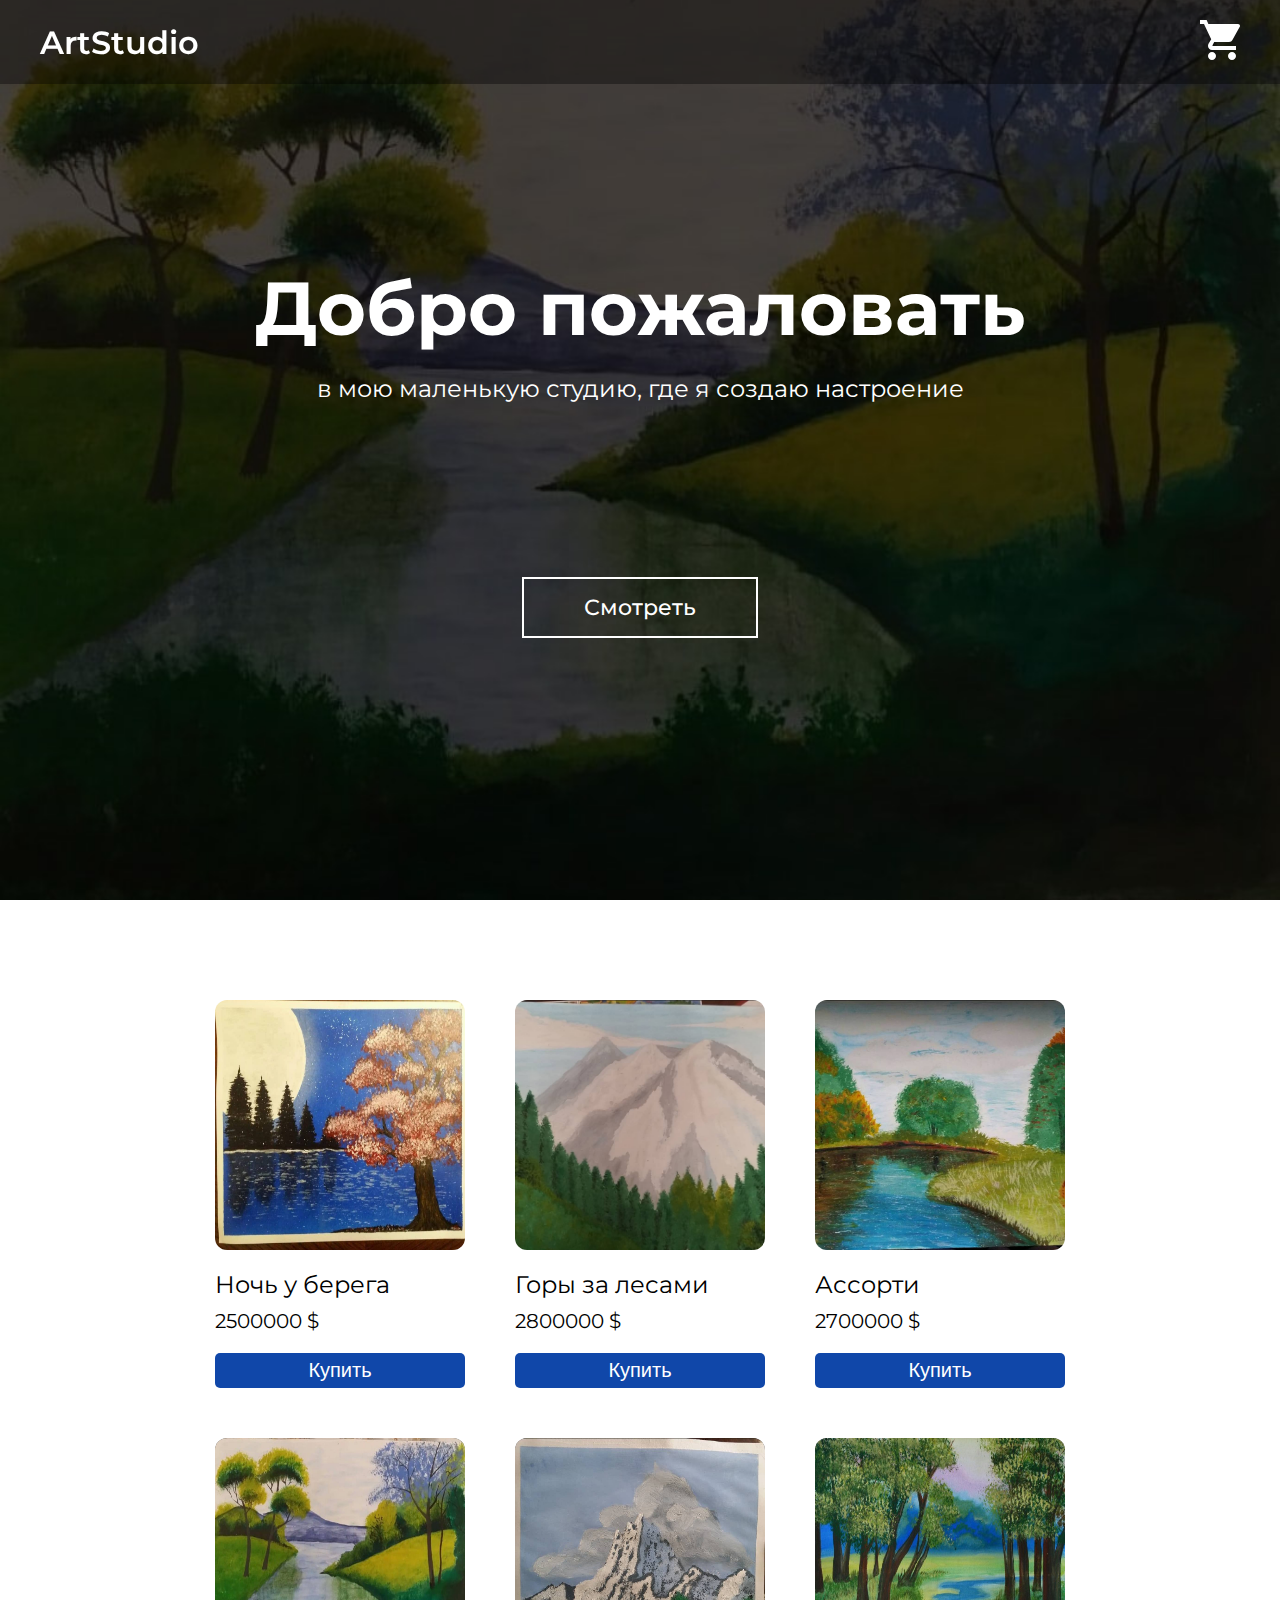
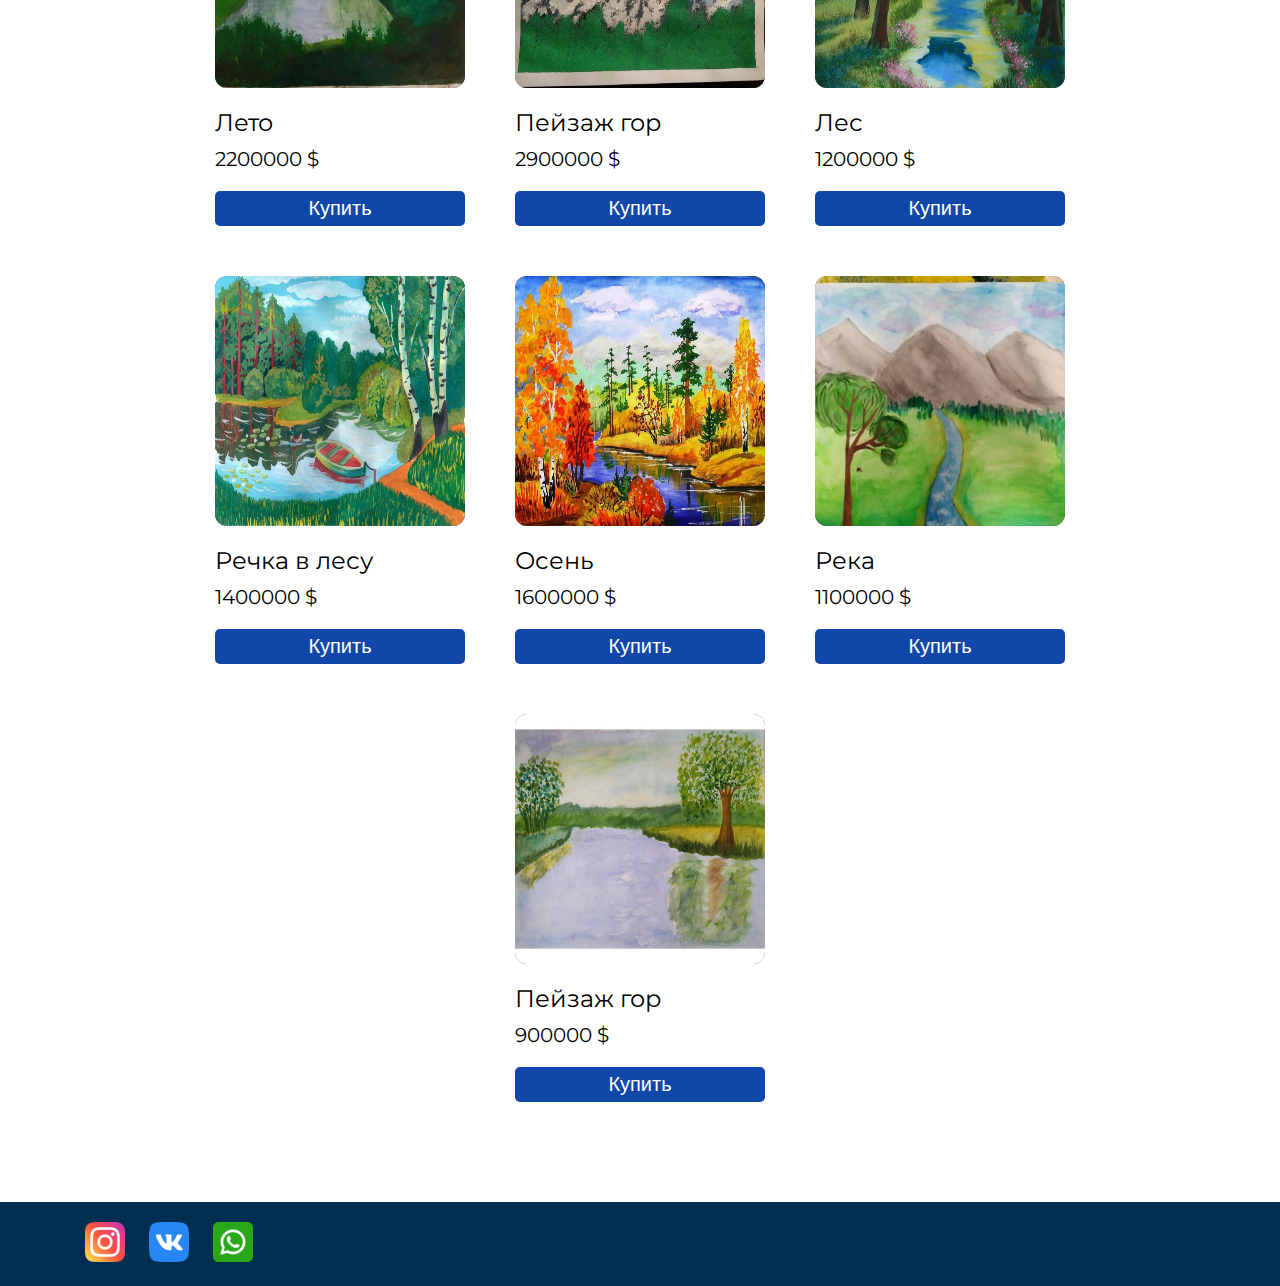
==== commit 7dd0ba2f: "добавил картинок" ====
--- a/index.html
+++ b/index.html
@@ -48,6 +48,7 @@
     <footer>
       <div class="footerInner">
         <img
+
           class="footer-icon"
           src="./assets/free-icon-instagram-2111463 1.svg"
           alt=""
